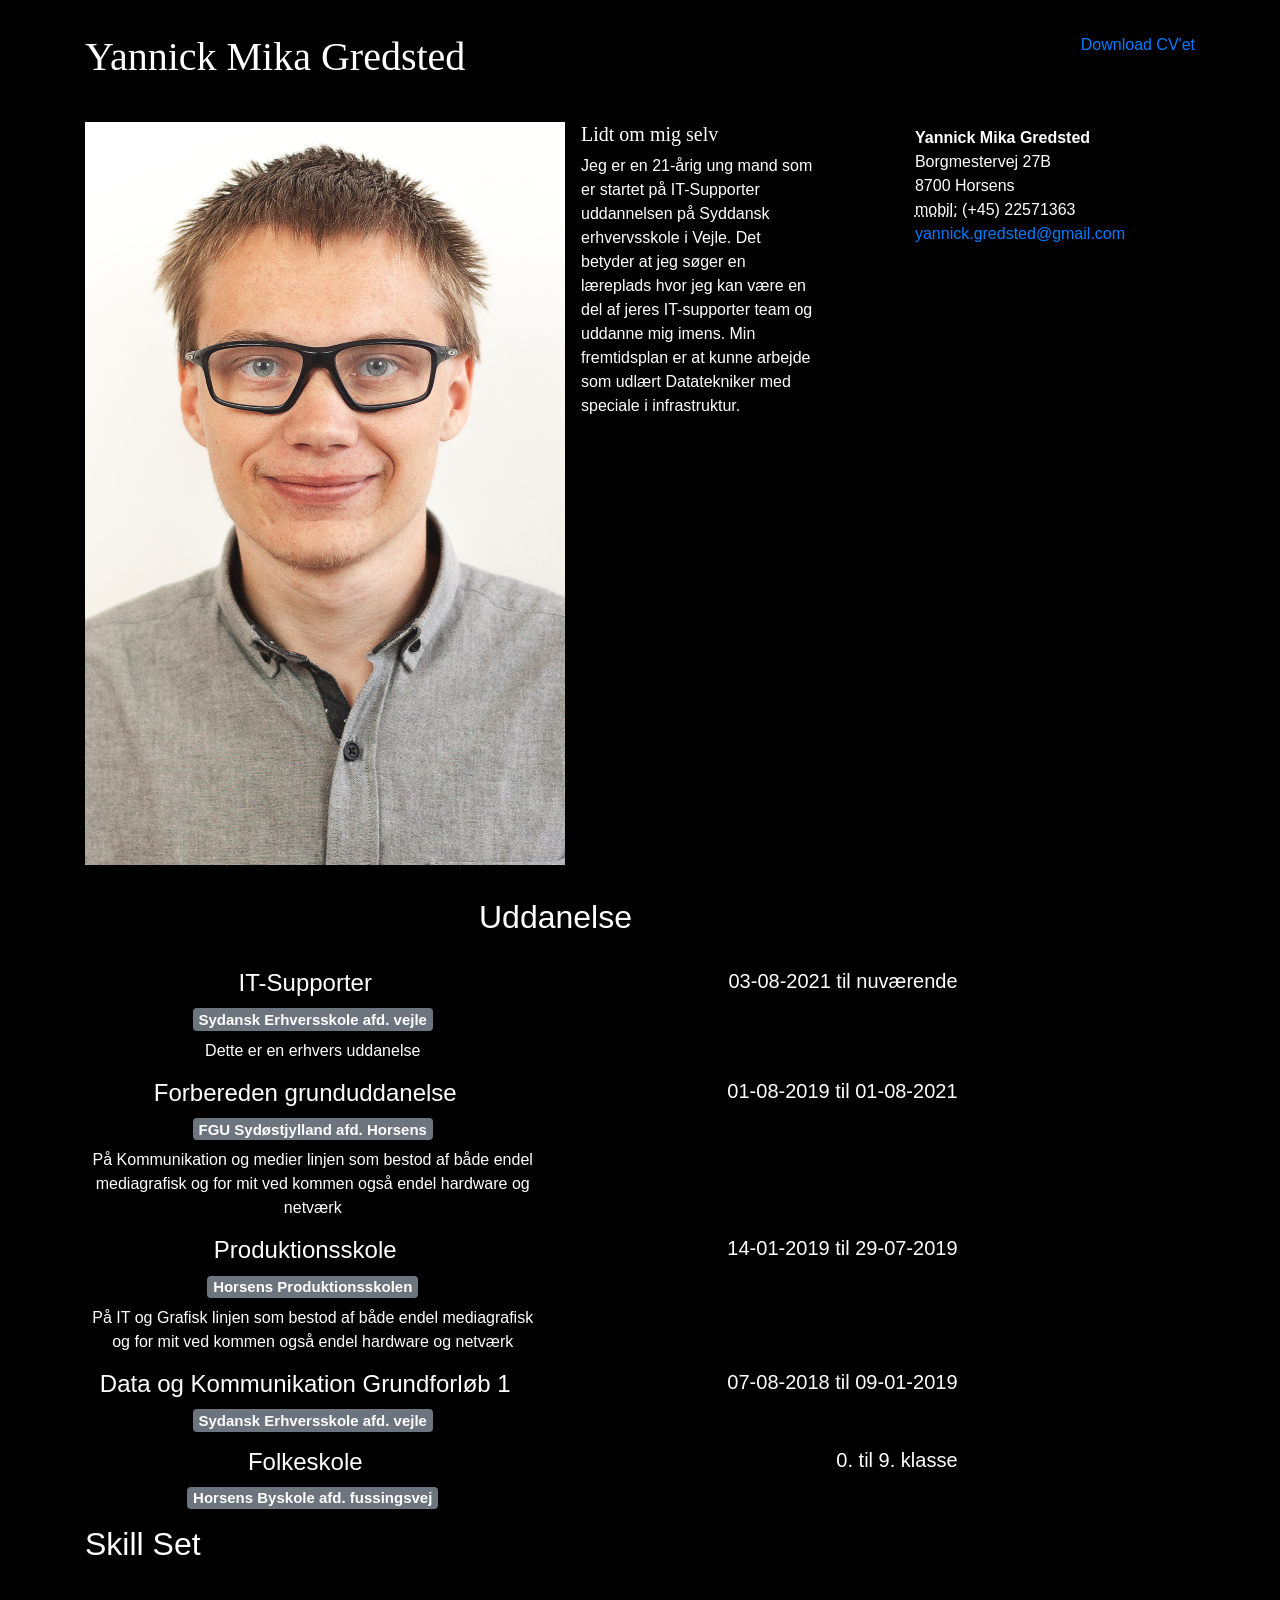
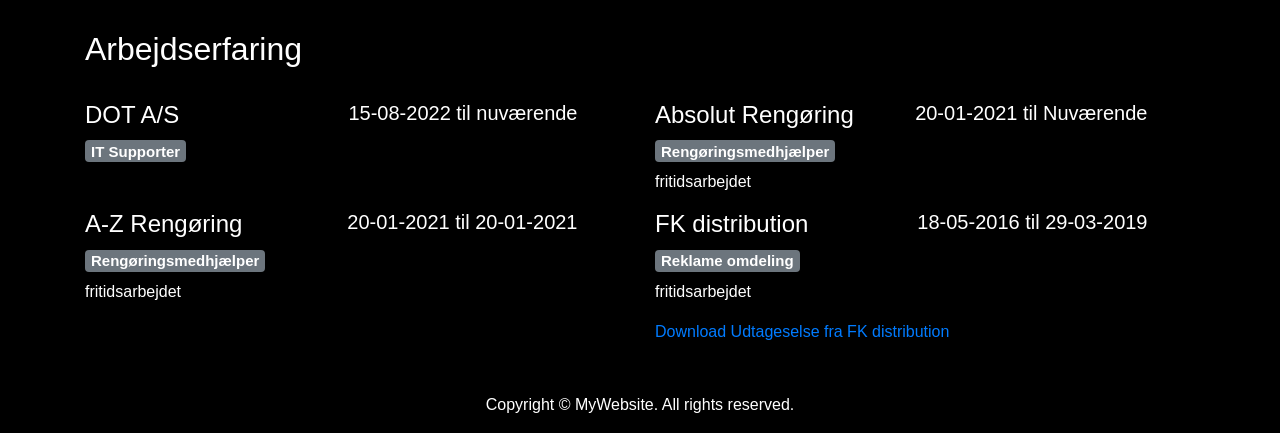
==== CV.html @ fe9f2ba8 "draft 07-03-23 CV side næsten færdig mangler kun Skil set" ====
<!DOCTYPE html>
<html lang="en">
  <head>
    <meta charset="utf-8">
    <meta http-equiv="X-UA-Compatible" content="IE=edge">
    <meta name="viewport" content="width=device-width, initial-scale=1">
    <title>Bootstrap Resume Page Template</title>
    <!-- Bootstrap -->
    <link href="css/bootstrap-4.4.1-.css" rel="stylesheet">
  </head>
  <body>
    <div class="container">
      <hr>
      <div class="row">
        <div class="col-6">
          <h1>Yannick Mika Gredsted</h1>
        </div>
        <div class="col-6">
          <p class="text-right"><a href="">Download CV'et</a></p>
        </div>
      </div>
      <hr>
      <div class="row">
        <div class="col-md-8 col-sm-12">
          <div class="media">
            <img class="mr-3" src="images/Yannick Mika Gredsted (Small).png" alt="Yannick Mika Gredsted">
            <div class="media-body">
              <h5 class="mt-0">Lidt om mig selv</h5>
              <span style="color: #ffffff">Jeg er en 21-årig ung mand som er startet på IT-Supporter uddannelsen på Syddansk erhvervsskole i Vejle. Det betyder at jeg søger en læreplads hvor jeg kan være en del af jeres IT-supporter team og uddanne mig imens. Min fremtidsplan er at kunne arbejde som udlært Datatekniker med speciale i infrastruktur.</span>
            </div>
          </div>
        </div>
        <div class="col-md-4 col-sm-12">
          <div class="row justify-content-md-around m-1">
            <address style="color: #ffffff">
              <strong>Yannick Mika Gredsted</strong><br>
              Borgmestervej 27B<br>
              8700 Horsens<br>
              <abbr title="Phone">mobil:</abbr> (+45) 22571363<br>
              <a href="mailto:#">yannick.gredsted@gmail.com</a>
            </address>
          </div>
        </div>
      </div>
      <hr>
      <div class="row">
        <div class="text-center">
          <h2>Uddanelse</h2>
          <hr>
          <div class="row">
            <div class="col-6 text-center">
              <h4>IT-Supporter</h4>
            </div>
            <div class="col-5">
              <h5 class="text-right"><span aria-hidden="true"></span> 03-08-2021 til nuværende</h5>
            </div>
          </div>
          <h5 class="col-6 text-center"><span class="badge badge-secondary">Sydansk Erhversskole afd. vejle</span></h5>
          <p class="col-6 text-center">Dette er en erhvers uddanelse</p>
          <div class="row">
            <div class="col-6 text-center">
              <h4>Forbereden grunduddanelse</h4>
            </div>
            <div class="col-5">
              <h5 class="text-right"><span aria-hidden="true"></span> 01-08-2019 til 01-08-2021</h5>
            </div>
          </div>
          <h5 class="col-6 text-center"><span class="badge badge-secondary">FGU Sydøstjylland afd. Horsens</span></h5>
          <p class="col-6 text-center">På Kommunikation og medier linjen som bestod af både endel mediagrafisk og for mit ved kommen også endel hardware og netværk</p>
		  <div class="row">
            <div class="col-6 text-center">
              <h4>Produktionsskole</h4>
            </div>
            <div class="col-5">
              <h5 class="text-right"><span aria-hidden="true"></span> 14-01-2019 til 29-07-2019</h5>
            </div>
          </div>
          <h5 class="col-6 text-center"><span class="badge badge-secondary">Horsens Produktionsskolen</span></h5>
          <p class="col-6 text-center">På IT og Grafisk linjen som bestod af både endel mediagrafisk og for mit ved kommen også endel hardware og netværk</p>
		  <div class="row">
            <div class="col-6 text-center">
              <h4>Data og Kommunikation Grundforløb 1</h4>
            </div>
            <div class="col-5">
              <h5 class="text-right"><span aria-hidden="true"></span> 07-08-2018 til 09-01-2019</h5>
            </div>
          </div>
          <h5 class="col-6 text-center"><span class="badge badge-secondary">Sydansk Erhversskole afd. vejle</span></h5>
          <p class="col-6 text-center"></p>
		  <div class="row">
            <div class="col-6 text-center">
              <h4>Folkeskole</h4>
            </div>
            <div class="col-5">
              <h5 class="text-right"><span aria-hidden="true"></span> 0. til 9. klasse</h5>
            </div>
          </div>
          <h5 class="col-6 text-center"><span class="badge badge-secondary">Horsens Byskole afd. fussingsvej</span></h5>
          <p class="col-6 text-center"></p>			
        </div>
        <div class="col-md-6 col-sm-12">
          <h2>Skill Set</h2>
          <hr>
          
        </div>
      </div>
      <hr>
      <h2>Arbejdserfaring</h2>
      <hr>
      <div class="row">
        <div class="col-md-6 col-sm-12">
          <div class="row">
            <div class="col-5">
              <h4>DOT A/S</h4>
            </div>
            <div class="col-6">
              <h5 class="text-right"><span aria-hidden="true"></span> 15-08-2022 til nuværende</h5>
            </div>
          </div>
          <h5><span class="badge badge-secondary">IT Supporter</span></h5>
          <p></p>
        </div>
        <div class="col-md-6 col-sm-12">
          <div class="row">
            <div class="col-5">
              <h4>Absolut Rengøring</h4>
            </div>
            <div class="col-6">
              <h5 class="text-right"><span aria-hidden="true"></span> 20-01-2021 til Nuværende</h5>
            </div>
          </div>
          <h5><span class="badge badge-secondary">Rengøringsmedhjælper</span></h5>
          <p>fritidsarbejdet</p>
        </div>
		<div class="col-md-6 col-sm-12">
          <div class="row">
            <div class="col-5">
              <h4>A-Z Rengøring</h4>
            </div>
            <div class="col-6">
              <h5 class="text-right"><span aria-hidden="true"></span> 20-01-2021 til 20-01-2021</h5>
            </div>
          </div>
          <h5><span class="badge badge-secondary">Rengøringsmedhjælper</span></h5>
          <p>fritidsarbejdet</p>
        </div>
		<div class="col-md-6 col-sm-12">
          <div class="row">
            <div class="col-5">
              <h4>FK distribution</h4>
            </div>
            <div class="col-6">
              <h5 class="text-right"><span aria-hidden="true"></span> 18-05-2016 til 29-03-2019</h5>
            </div>
          </div>
          <h5><span class="badge badge-secondary">Reklame omdeling</span></h5>
          <p>fritidsarbejdet</p>
		  <p><a href="Fils/">Download Udtageselse fra FK distribution</a></p>			
        </div>
      </div>
      <hr>
      <footer class="text-center">
        <div class="container">
          <div class="row">
            <div class="col-12">
              <p>Copyright © MyWebsite. All rights reserved.</p>
            </div>
          </div>
        </div>
      </footer>
    </div>
    <!-- jQuery (necessary for Bootstrap's JavaScript plugins) -->
    <script src="js/jquery-3.4.1.min.js"></script>
    <!-- Include all compiled plugins (below), or include individual files as needed -->
    <script src="js/popper.min.js"></script>
    <script src="js/bootstrap-4.4.1.js"></script>
  </body>
</html>
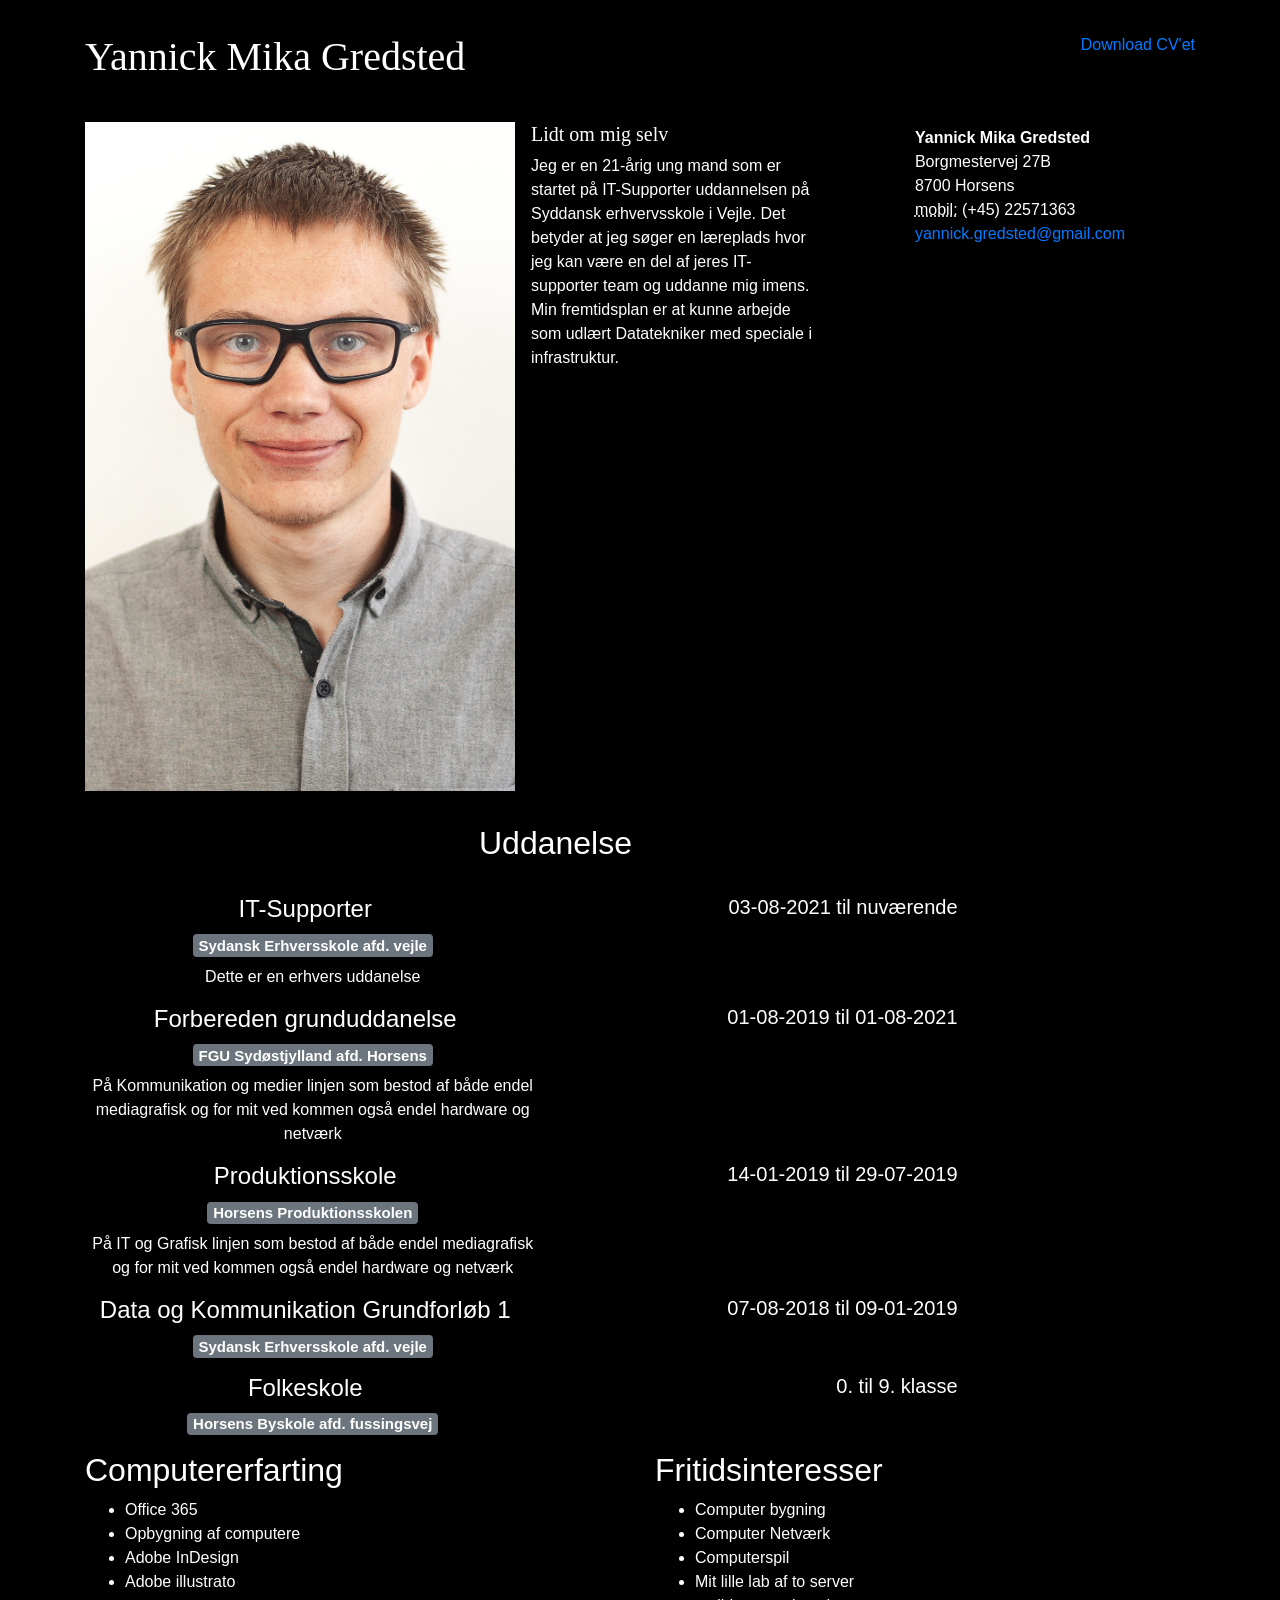
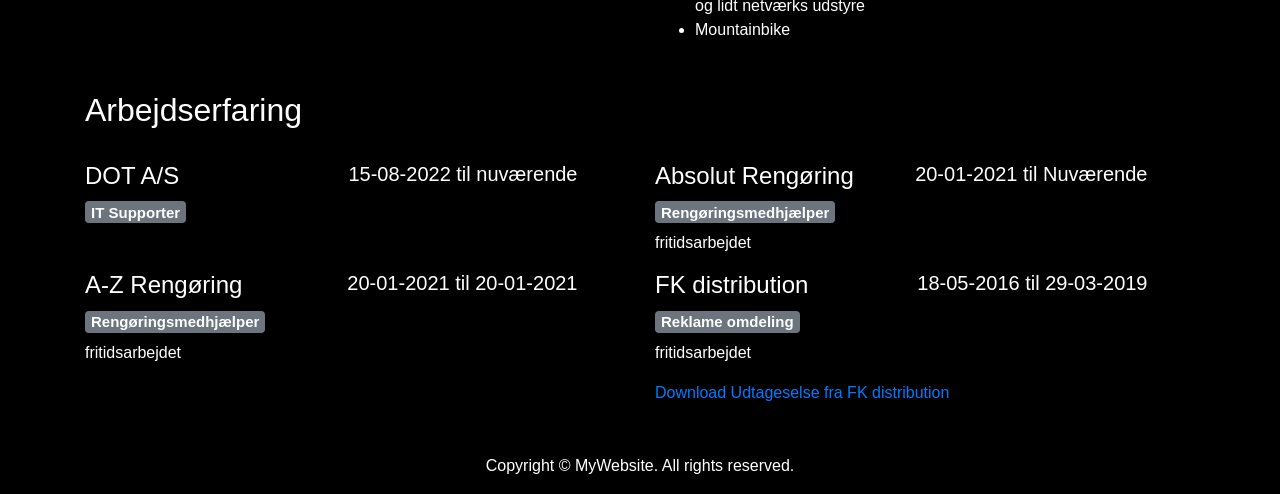
==== commit 6356c3ee: "08-03-2023 så er den klar til at komme op på en server" ====
--- a/CV.html
+++ b/CV.html
@@ -23,7 +23,7 @@
       <div class="row">
         <div class="col-md-8 col-sm-12">
           <div class="media">
-            <img class="mr-3" src="images/Yannick Mika Gredsted (Small).png" alt="Yannick Mika Gredsted">
+            <img class="mr-3" width="430" height="669" src="images/Yannick Mika Gredsted (Small).png" alt="Yannick Mika Gredsted">
             <div class="media-body">
               <h5 class="mt-0">Lidt om mig selv</h5>
               <span style="color: #ffffff">Jeg er en 21-årig ung mand som er startet på IT-Supporter uddannelsen på Syddansk erhvervsskole i Vejle. Det betyder at jeg søger en læreplads hvor jeg kan være en del af jeres IT-supporter team og uddanne mig imens. Min fremtidsplan er at kunne arbejde som udlært Datatekniker med speciale i infrastruktur.</span>
@@ -99,8 +99,24 @@
           <p class="col-6 text-center"></p>			
         </div>
         <div class="col-md-6 col-sm-12">
-          <h2>Skill Set</h2>
-          <hr>
+			<h2>Computererfarting</h2>
+          <ul style="color: #ffffff">   
+			<li>Office 365</li>
+			<li>Opbygning af computere</li>
+            <li>Adobe InDesign</li>
+			<li>Adobe illustrato</li>
+          </ul>
+        </div>
+		  <div class="col-md-6 col-sm-12">
+          <h2>Fritidsinteresser</h2>
+		  <ul style="color: #ffffff">
+			<li>Computer bygning</li>
+			<li>Computer Netværk</li>
+			<li>Computerspil</li>
+			<li>Mit lille lab af to server<br>
+				og lidt netværks udstyre</li>
+			<li>Mountainbike</li>
+		  </ul>
           
         </div>
       </div>
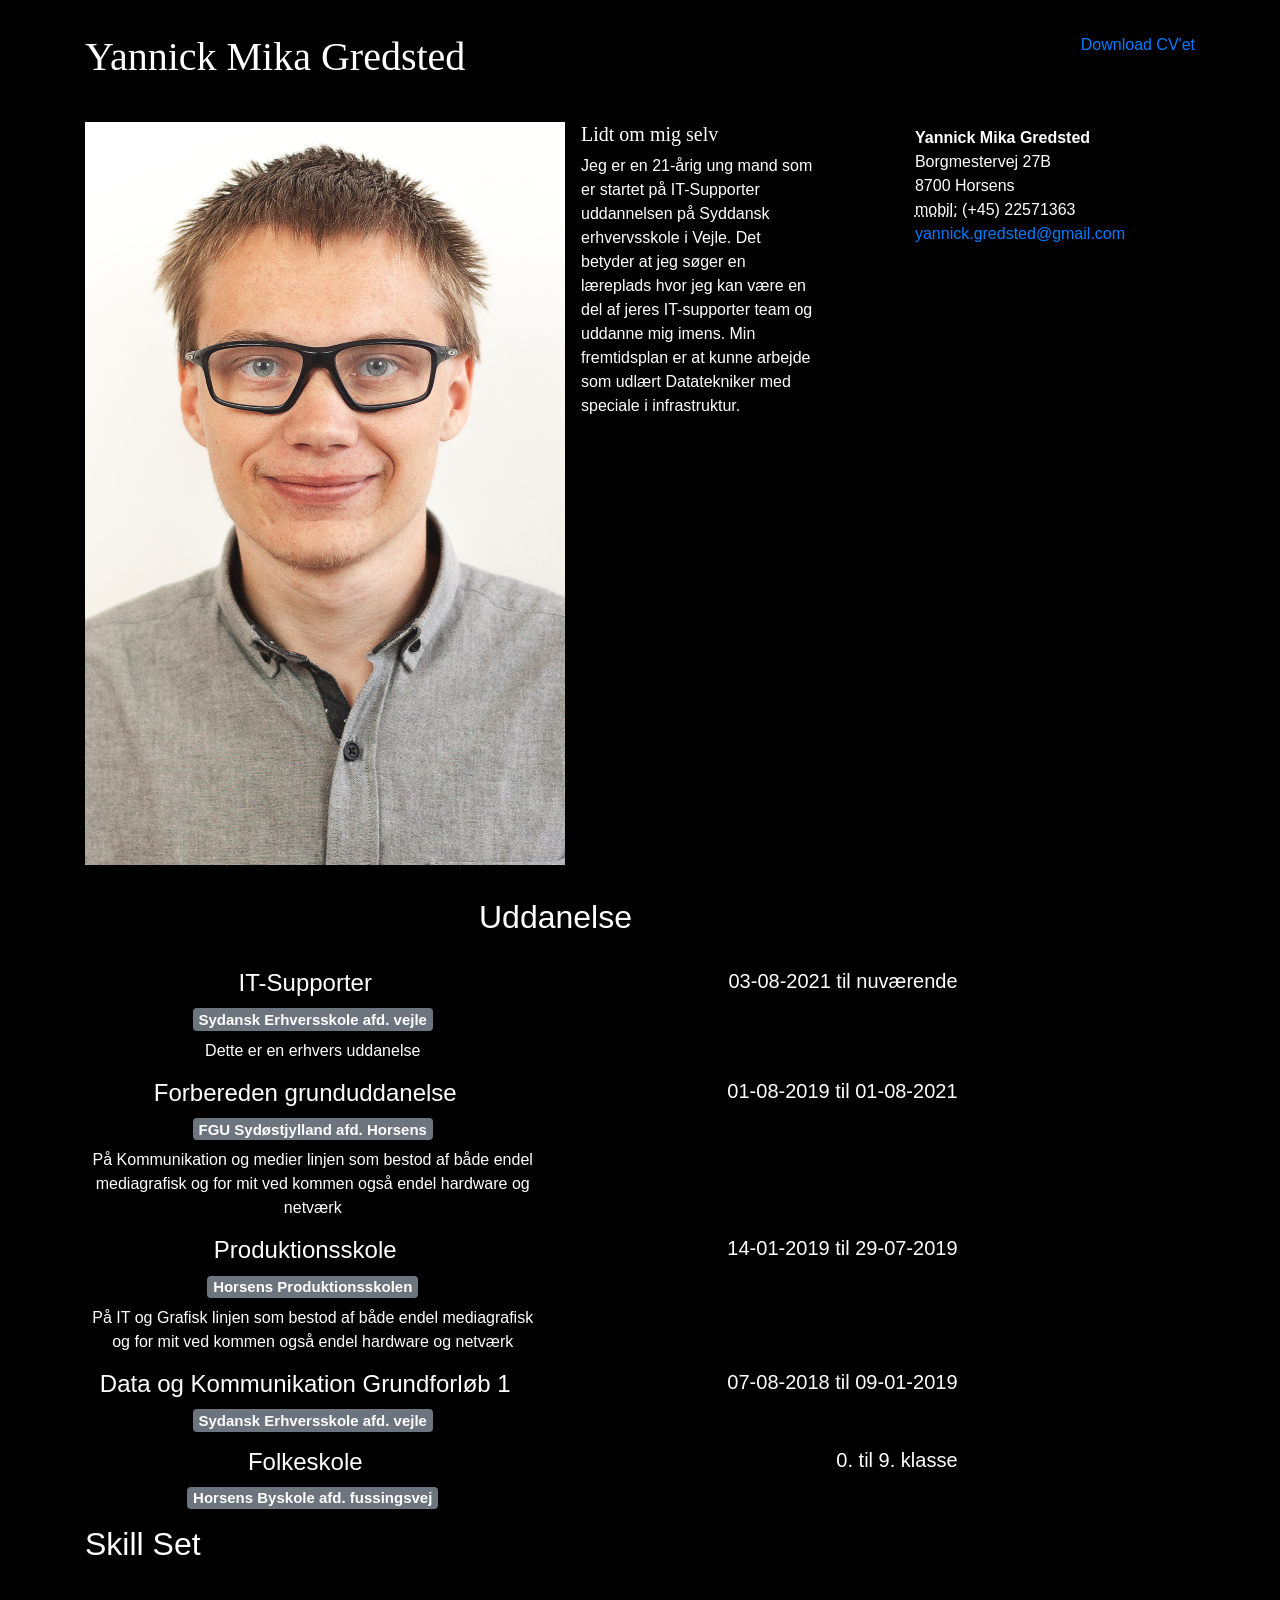
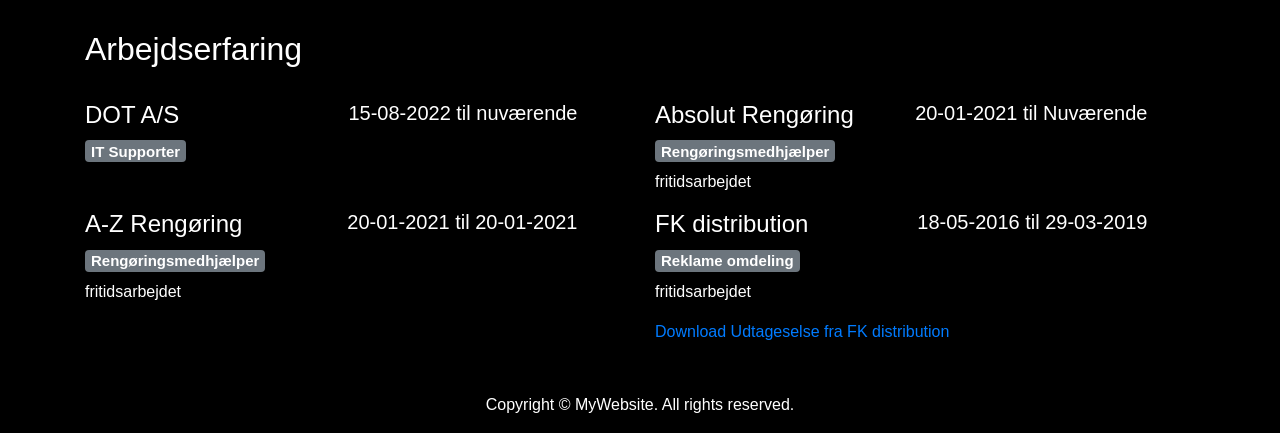
==== commit 5e811b70: "Update CV.html" ====
--- a/CV.html
+++ b/CV.html
@@ -4,7 +4,7 @@
     <meta charset="utf-8">
     <meta http-equiv="X-UA-Compatible" content="IE=edge">
     <meta name="viewport" content="width=device-width, initial-scale=1">
-    <title>Bootstrap Resume Page Template</title>
+    <title>Yannick Mika Gredsted</title>
     <!-- Bootstrap -->
     <link href="css/bootstrap-4.4.1-.css" rel="stylesheet">
   </head>
@@ -23,7 +23,7 @@
       <div class="row">
         <div class="col-md-8 col-sm-12">
           <div class="media">
-            <img class="mr-3" width="430" height="669" src="images/Yannick Mika Gredsted (Small).png" alt="Yannick Mika Gredsted">
+            <img class="mr-3" src="images/Yannick Mika Gredsted (Small).png" alt="Yannick Mika Gredsted">
             <div class="media-body">
               <h5 class="mt-0">Lidt om mig selv</h5>
               <span style="color: #ffffff">Jeg er en 21-årig ung mand som er startet på IT-Supporter uddannelsen på Syddansk erhvervsskole i Vejle. Det betyder at jeg søger en læreplads hvor jeg kan være en del af jeres IT-supporter team og uddanne mig imens. Min fremtidsplan er at kunne arbejde som udlært Datatekniker med speciale i infrastruktur.</span>
@@ -99,24 +99,8 @@
           <p class="col-6 text-center"></p>			
         </div>
         <div class="col-md-6 col-sm-12">
-			<h2>Computererfarting</h2>
-          <ul style="color: #ffffff">   
-			<li>Office 365</li>
-			<li>Opbygning af computere</li>
-            <li>Adobe InDesign</li>
-			<li>Adobe illustrato</li>
-          </ul>
-        </div>
-		  <div class="col-md-6 col-sm-12">
-          <h2>Fritidsinteresser</h2>
-		  <ul style="color: #ffffff">
-			<li>Computer bygning</li>
-			<li>Computer Netværk</li>
-			<li>Computerspil</li>
-			<li>Mit lille lab af to server<br>
-				og lidt netværks udstyre</li>
-			<li>Mountainbike</li>
-		  </ul>
+          <h2>Skill Set</h2>
+          <hr>
           
         </div>
       </div>
@@ -191,4 +175,4 @@
     <script src="js/popper.min.js"></script>
     <script src="js/bootstrap-4.4.1.js"></script>
   </body>
-</html>+</html>
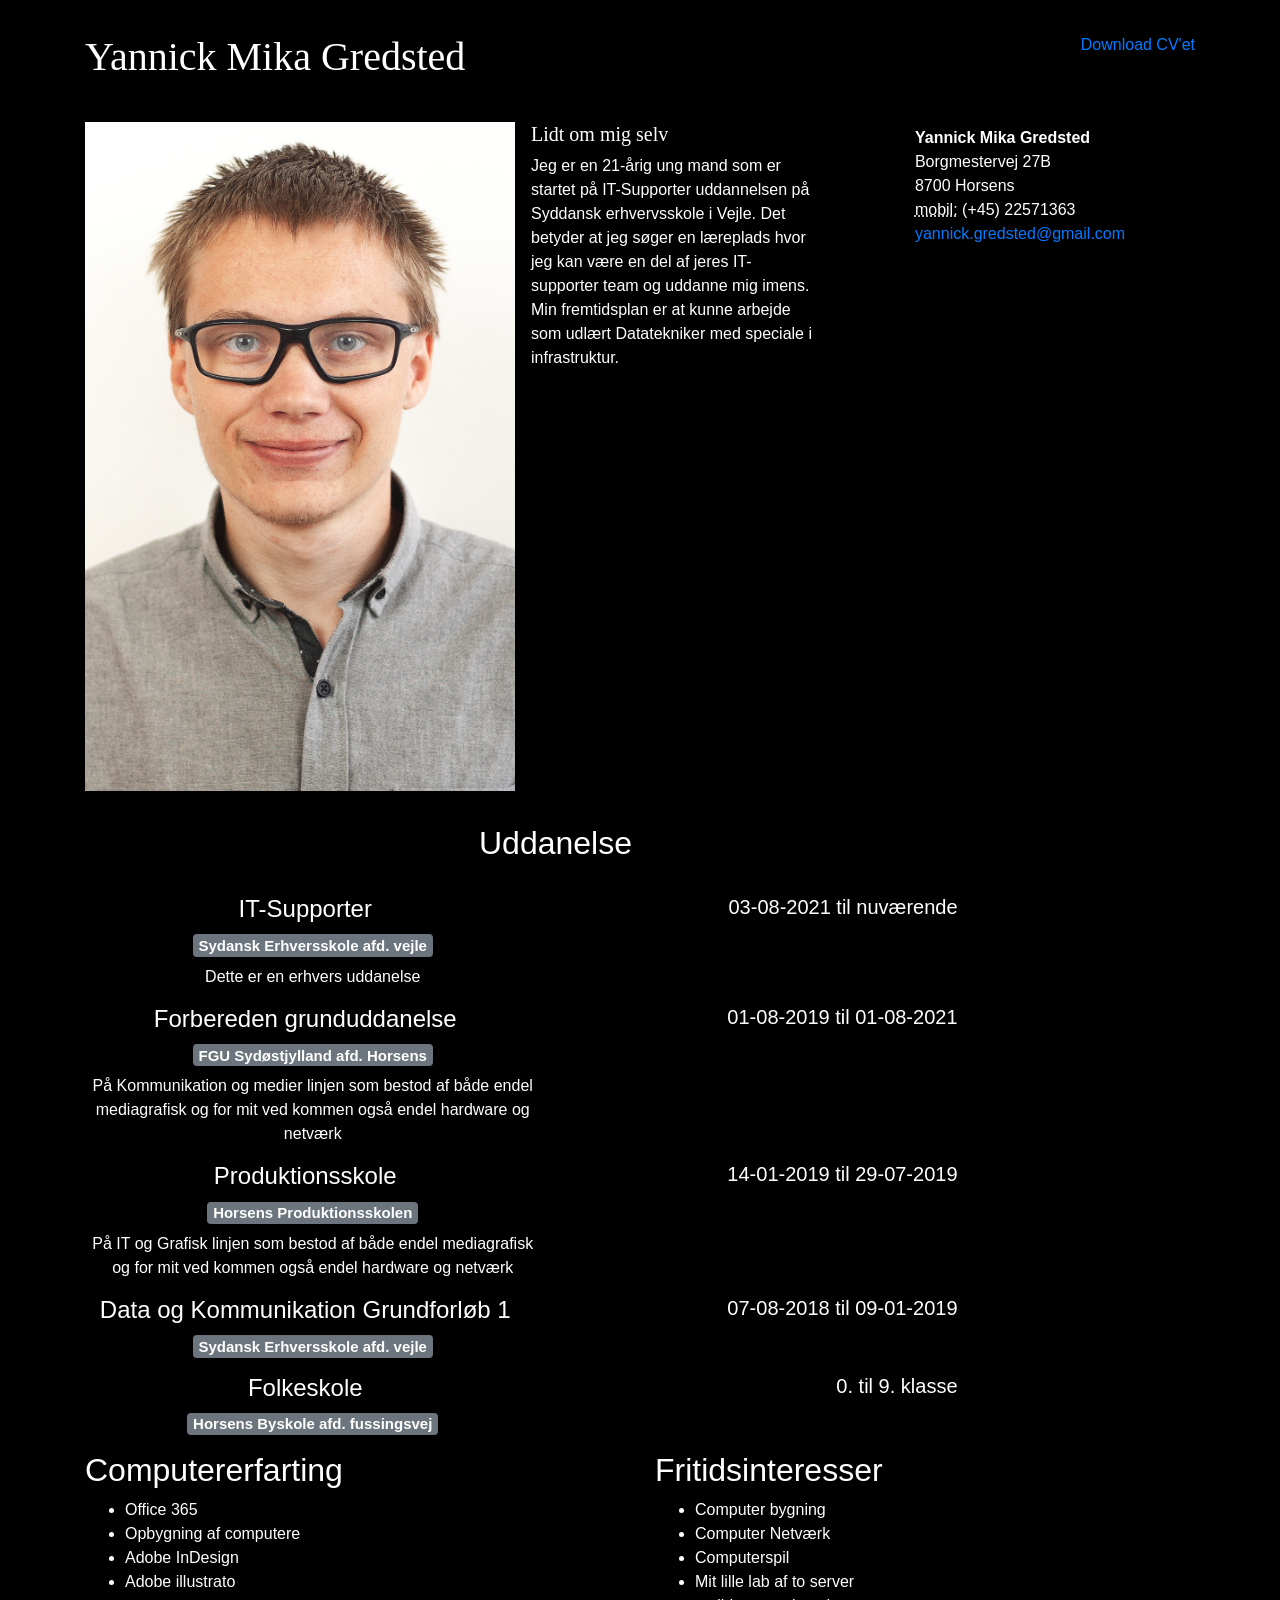
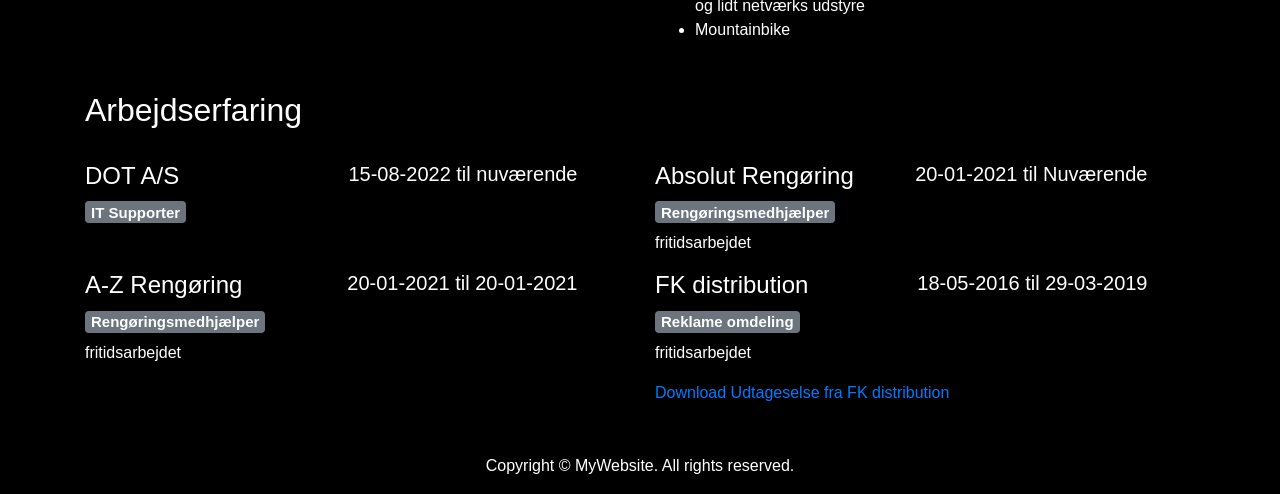
==== commit 152c59f3: "Update CV.html" ====
--- a/CV.html
+++ b/CV.html
@@ -23,7 +23,7 @@
       <div class="row">
         <div class="col-md-8 col-sm-12">
           <div class="media">
-            <img class="mr-3" src="images/Yannick Mika Gredsted (Small).png" alt="Yannick Mika Gredsted">
+            <img class="mr-3" width="430" height="669" src="images/Yannick Mika Gredsted (Small).png" alt="Yannick Mika Gredsted">
             <div class="media-body">
               <h5 class="mt-0">Lidt om mig selv</h5>
               <span style="color: #ffffff">Jeg er en 21-årig ung mand som er startet på IT-Supporter uddannelsen på Syddansk erhvervsskole i Vejle. Det betyder at jeg søger en læreplads hvor jeg kan være en del af jeres IT-supporter team og uddanne mig imens. Min fremtidsplan er at kunne arbejde som udlært Datatekniker med speciale i infrastruktur.</span>
@@ -99,8 +99,24 @@
           <p class="col-6 text-center"></p>			
         </div>
         <div class="col-md-6 col-sm-12">
-          <h2>Skill Set</h2>
-          <hr>
+			<h2>Computererfarting</h2>
+          <ul style="color: #ffffff">   
+			<li>Office 365</li>
+			<li>Opbygning af computere</li>
+            <li>Adobe InDesign</li>
+			<li>Adobe illustrato</li>
+          </ul>
+        </div>
+		  <div class="col-md-6 col-sm-12">
+          <h2>Fritidsinteresser</h2>
+		  <ul style="color: #ffffff">
+			<li>Computer bygning</li>
+			<li>Computer Netværk</li>
+			<li>Computerspil</li>
+			<li>Mit lille lab af to server<br>
+				og lidt netværks udstyre</li>
+			<li>Mountainbike</li>
+		  </ul>
           
         </div>
       </div>
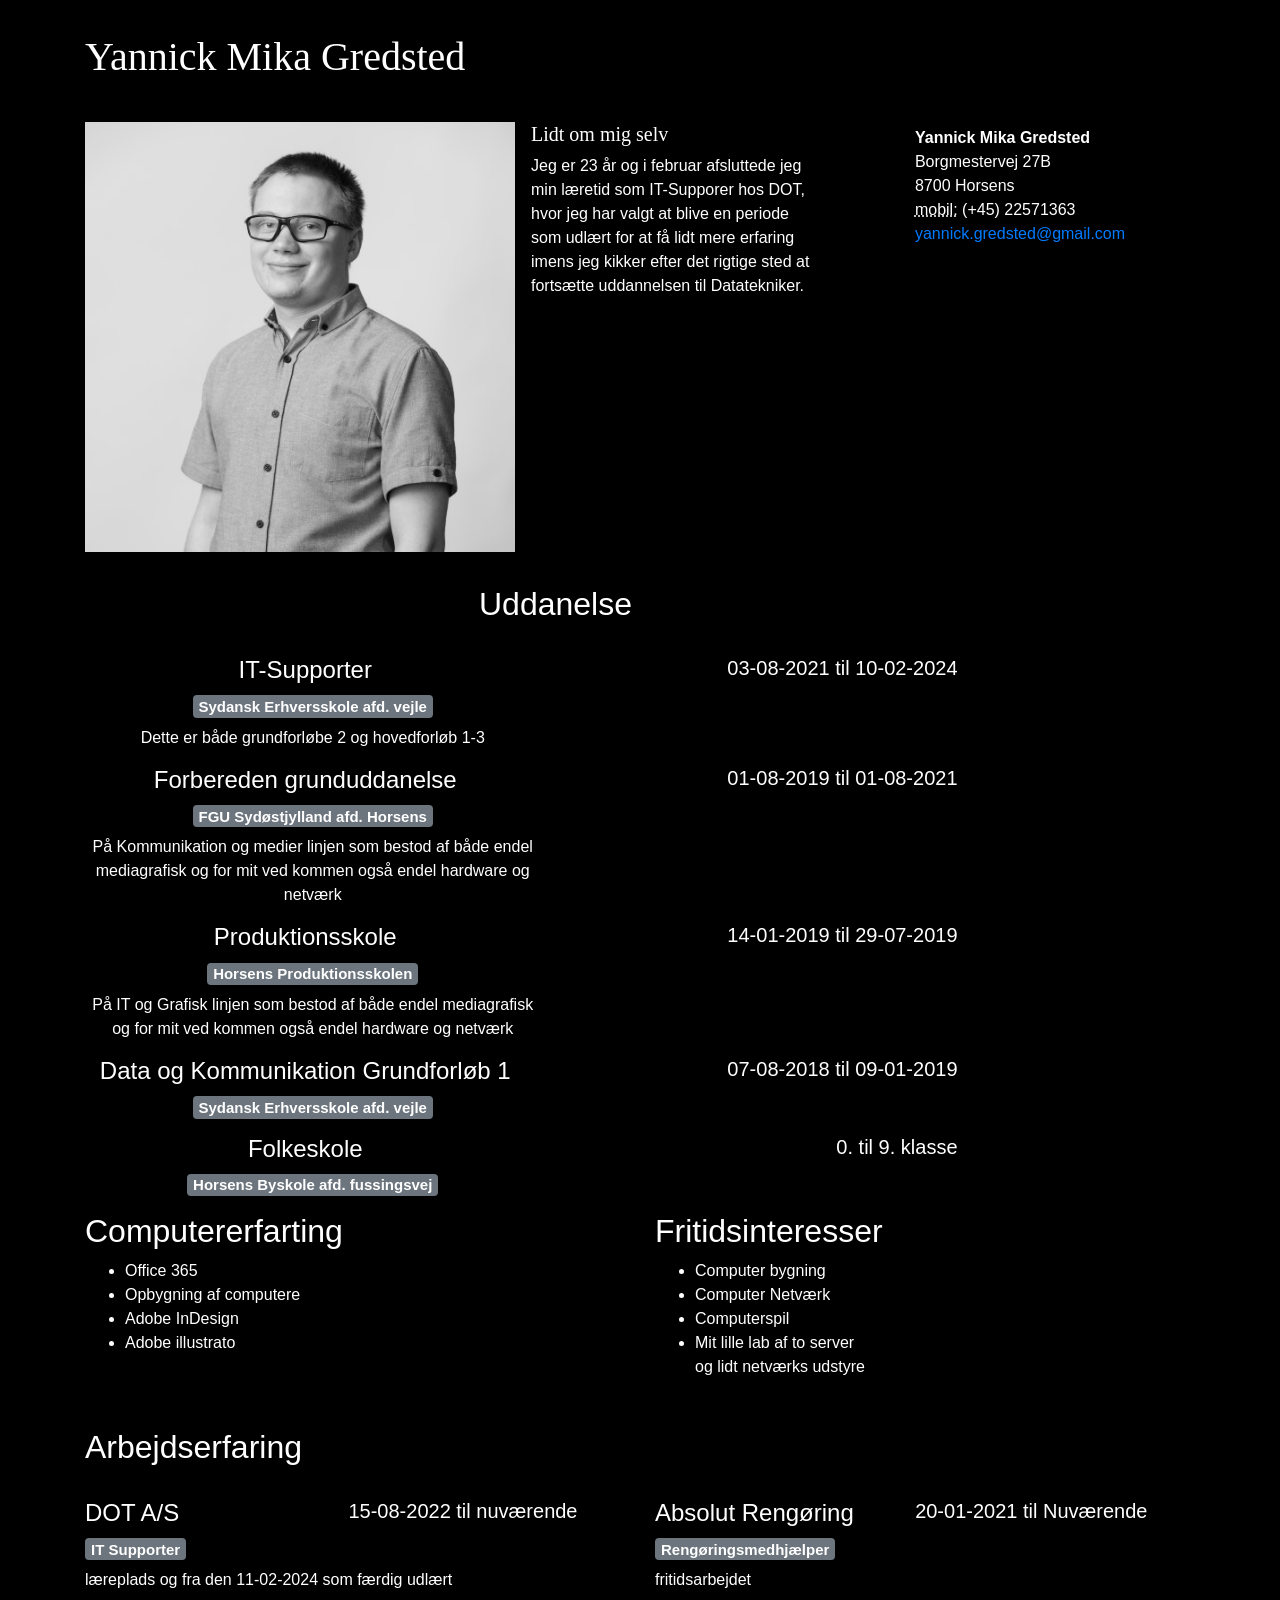
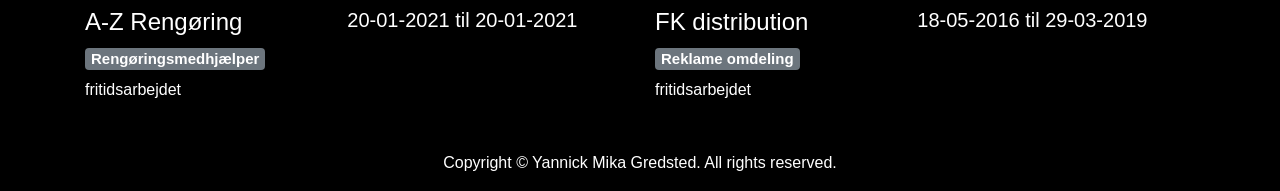
==== commit 9bc6f2bc: "Datatekniker update" ====
--- a/CV.html
+++ b/CV.html
@@ -15,18 +15,15 @@
         <div class="col-6">
           <h1>Yannick Mika Gredsted</h1>
         </div>
-        <div class="col-6">
-          <p class="text-right"><a href="">Download CV'et</a></p>
-        </div>
       </div>
       <hr>
       <div class="row">
         <div class="col-md-8 col-sm-12">
           <div class="media">
-            <img class="mr-3" width="430" height="669" src="images/Yannick Mika Gredsted (Small).png" alt="Yannick Mika Gredsted">
+            <img class="mr-3" width="430" height="430" src="images/DOT_Portraits_2024_Yannick Gredsted-Edit-BW (Small).JPG" alt="Yannick Mika Gredsted">
             <div class="media-body">
               <h5 class="mt-0">Lidt om mig selv</h5>
-              <span style="color: #ffffff">Jeg er en 21-årig ung mand som er startet på IT-Supporter uddannelsen på Syddansk erhvervsskole i Vejle. Det betyder at jeg søger en læreplads hvor jeg kan være en del af jeres IT-supporter team og uddanne mig imens. Min fremtidsplan er at kunne arbejde som udlært Datatekniker med speciale i infrastruktur.</span>
+              <span style="color: #ffffff">Jeg er 23 år og i februar afsluttede jeg min læretid som IT-Supporer hos DOT, hvor jeg har valgt at blive en periode som udlært for at få lidt mere erfaring imens jeg kikker efter det rigtige sted at fortsætte uddannelsen til Datatekniker.</span>
             </div>
           </div>
         </div>
@@ -37,7 +34,7 @@
               Borgmestervej 27B<br>
               8700 Horsens<br>
               <abbr title="Phone">mobil:</abbr> (+45) 22571363<br>
-              <a href="mailto:#">yannick.gredsted@gmail.com</a>
+              <a href="mailto:yannick.gredsted@gmail.com">yannick.gredsted@gmail.com</a>
             </address>
           </div>
         </div>
@@ -52,11 +49,12 @@
               <h4>IT-Supporter</h4>
             </div>
             <div class="col-5">
-              <h5 class="text-right"><span aria-hidden="true"></span> 03-08-2021 til nuværende</h5>
+              <h5 class="text-right"><span aria-hidden="true"></span> 03-08-2021 til 10-02-2024</h5>
             </div>
           </div>
           <h5 class="col-6 text-center"><span class="badge badge-secondary">Sydansk Erhversskole afd. vejle</span></h5>
-          <p class="col-6 text-center">Dette er en erhvers uddanelse</p>
+          <p class="col-6 text-center">Dette er både grundforløbe 2 og hovedforløb 1-3</p>
+		  <!--<p class="col-6 text-center"><a href="Fils/">Download Svendebrev samt skolebevis uden cprnr</a></p>-->
           <div class="row">
             <div class="col-6 text-center">
               <h4>Forbereden grunduddanelse</h4>
@@ -114,12 +112,11 @@
 			<li>Computer Netværk</li>
 			<li>Computerspil</li>
 			<li>Mit lille lab af to server<br>
-				og lidt netværks udstyre</li>
-			<li>Mountainbike</li>
+				og lidt netværks udstyre </li>
 		  </ul>
-          
         </div>
       </div>
+		
       <hr>
       <h2>Arbejdserfaring</h2>
       <hr>
@@ -134,7 +131,7 @@
             </div>
           </div>
           <h5><span class="badge badge-secondary">IT Supporter</span></h5>
-          <p></p>
+          <p>læreplads og fra den 11-02-2024 som færdig udlært</p>
         </div>
         <div class="col-md-6 col-sm-12">
           <div class="row">
@@ -171,7 +168,7 @@
           </div>
           <h5><span class="badge badge-secondary">Reklame omdeling</span></h5>
           <p>fritidsarbejdet</p>
-		  <p><a href="Fils/">Download Udtageselse fra FK distribution</a></p>			
+		  <!--<p><a href="Fils/udragelse FK.pdf">Download Udtageselse fra FK distribution</a></p>			-->
         </div>
       </div>
       <hr>
@@ -179,7 +176,7 @@
         <div class="container">
           <div class="row">
             <div class="col-12">
-              <p>Copyright © MyWebsite. All rights reserved.</p>
+              <p>Copyright © Yannick Mika Gredsted. All rights reserved.</p>
             </div>
           </div>
         </div>
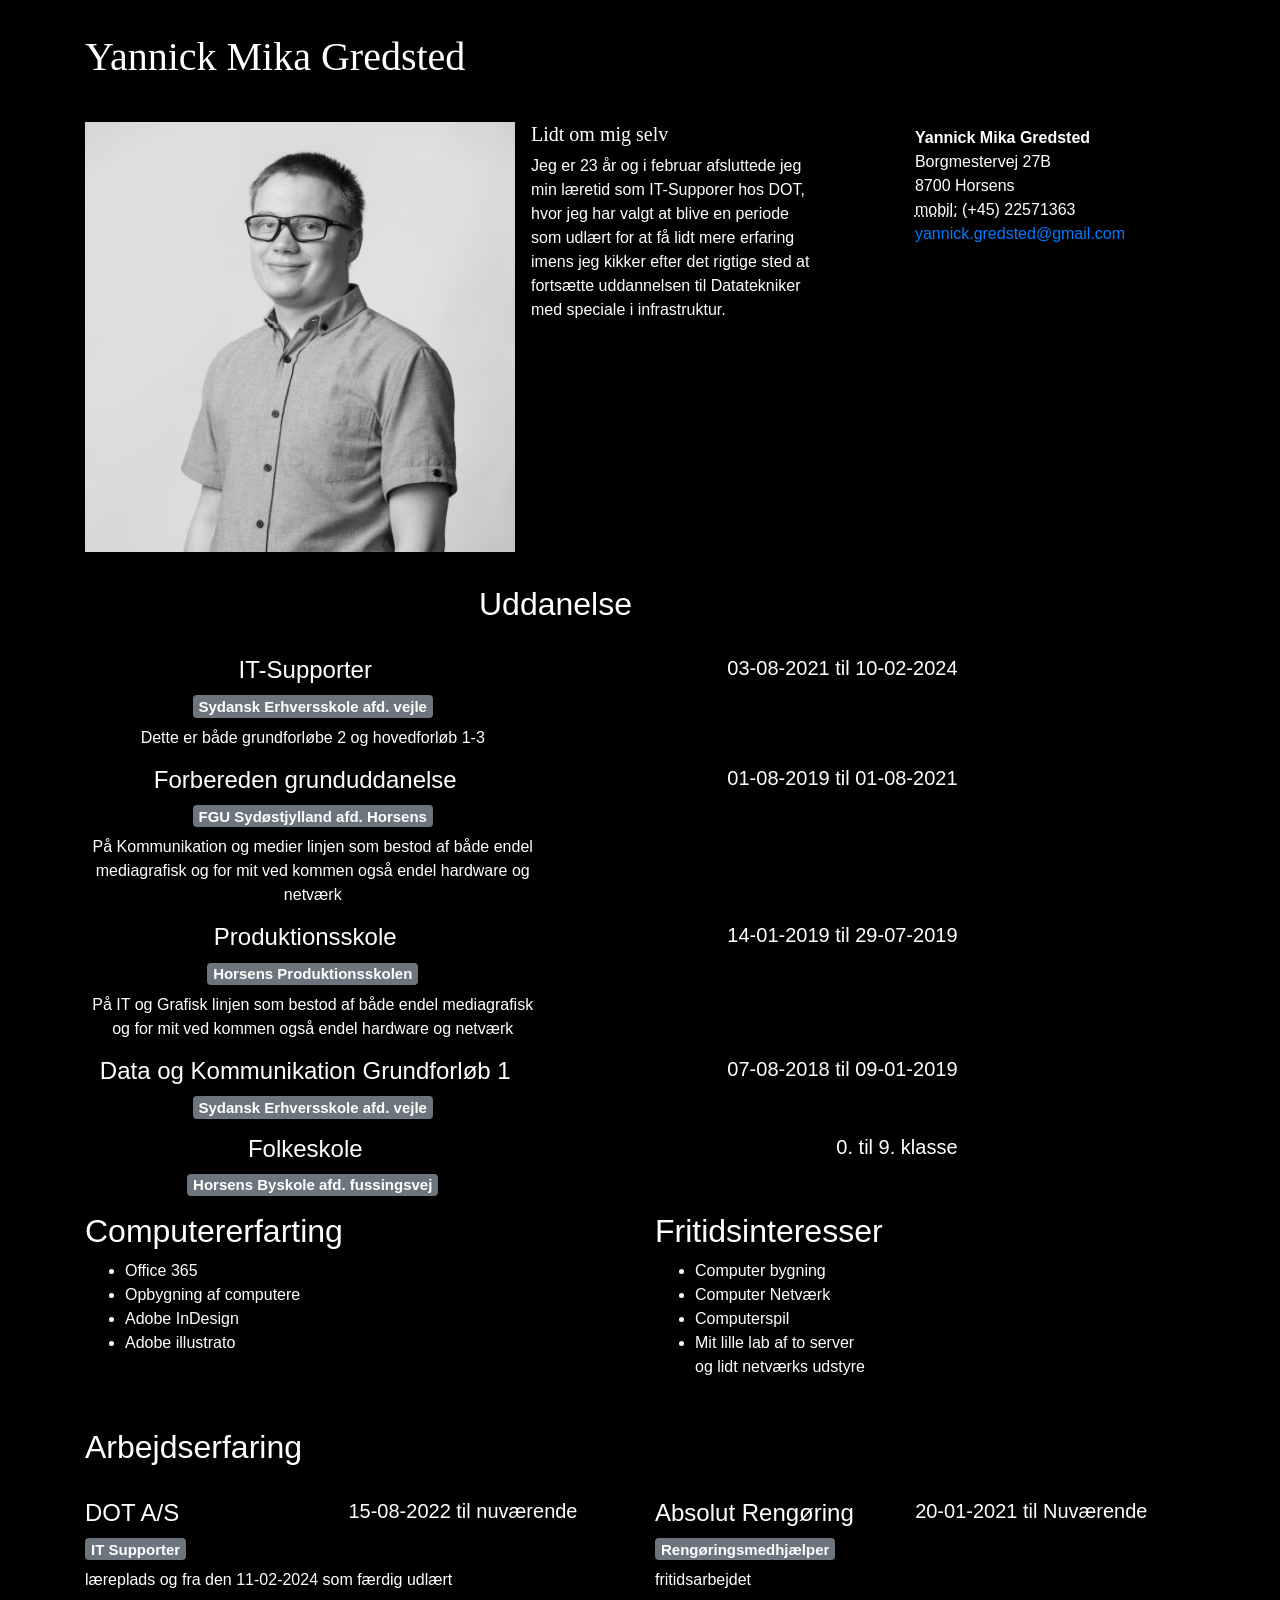
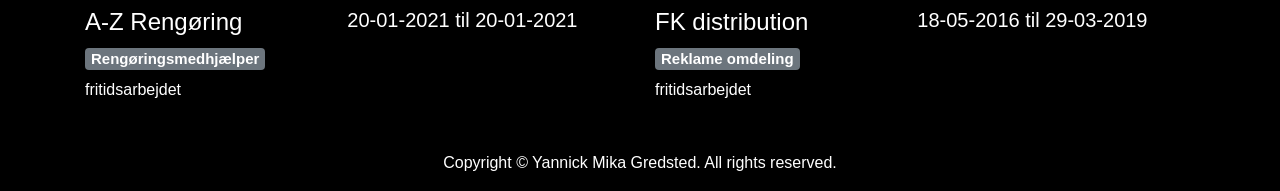
==== commit f4765aa7: "Update CV.html mindre ændring til lidt om mig selv teksten" ====
--- a/CV.html
+++ b/CV.html
@@ -23,7 +23,7 @@
             <img class="mr-3" width="430" height="430" src="images/DOT_Portraits_2024_Yannick Gredsted-Edit-BW (Small).JPG" alt="Yannick Mika Gredsted">
             <div class="media-body">
               <h5 class="mt-0">Lidt om mig selv</h5>
-              <span style="color: #ffffff">Jeg er 23 år og i februar afsluttede jeg min læretid som IT-Supporer hos DOT, hvor jeg har valgt at blive en periode som udlært for at få lidt mere erfaring imens jeg kikker efter det rigtige sted at fortsætte uddannelsen til Datatekniker.</span>
+              <span style="color: #ffffff">Jeg er 23 år og i februar afsluttede jeg min læretid som IT-Supporer hos DOT, hvor jeg har valgt at blive en periode som udlært for at få lidt mere erfaring imens jeg kikker efter det rigtige sted at fortsætte uddannelsen til Datatekniker med speciale i infrastruktur.</span>
             </div>
           </div>
         </div>
